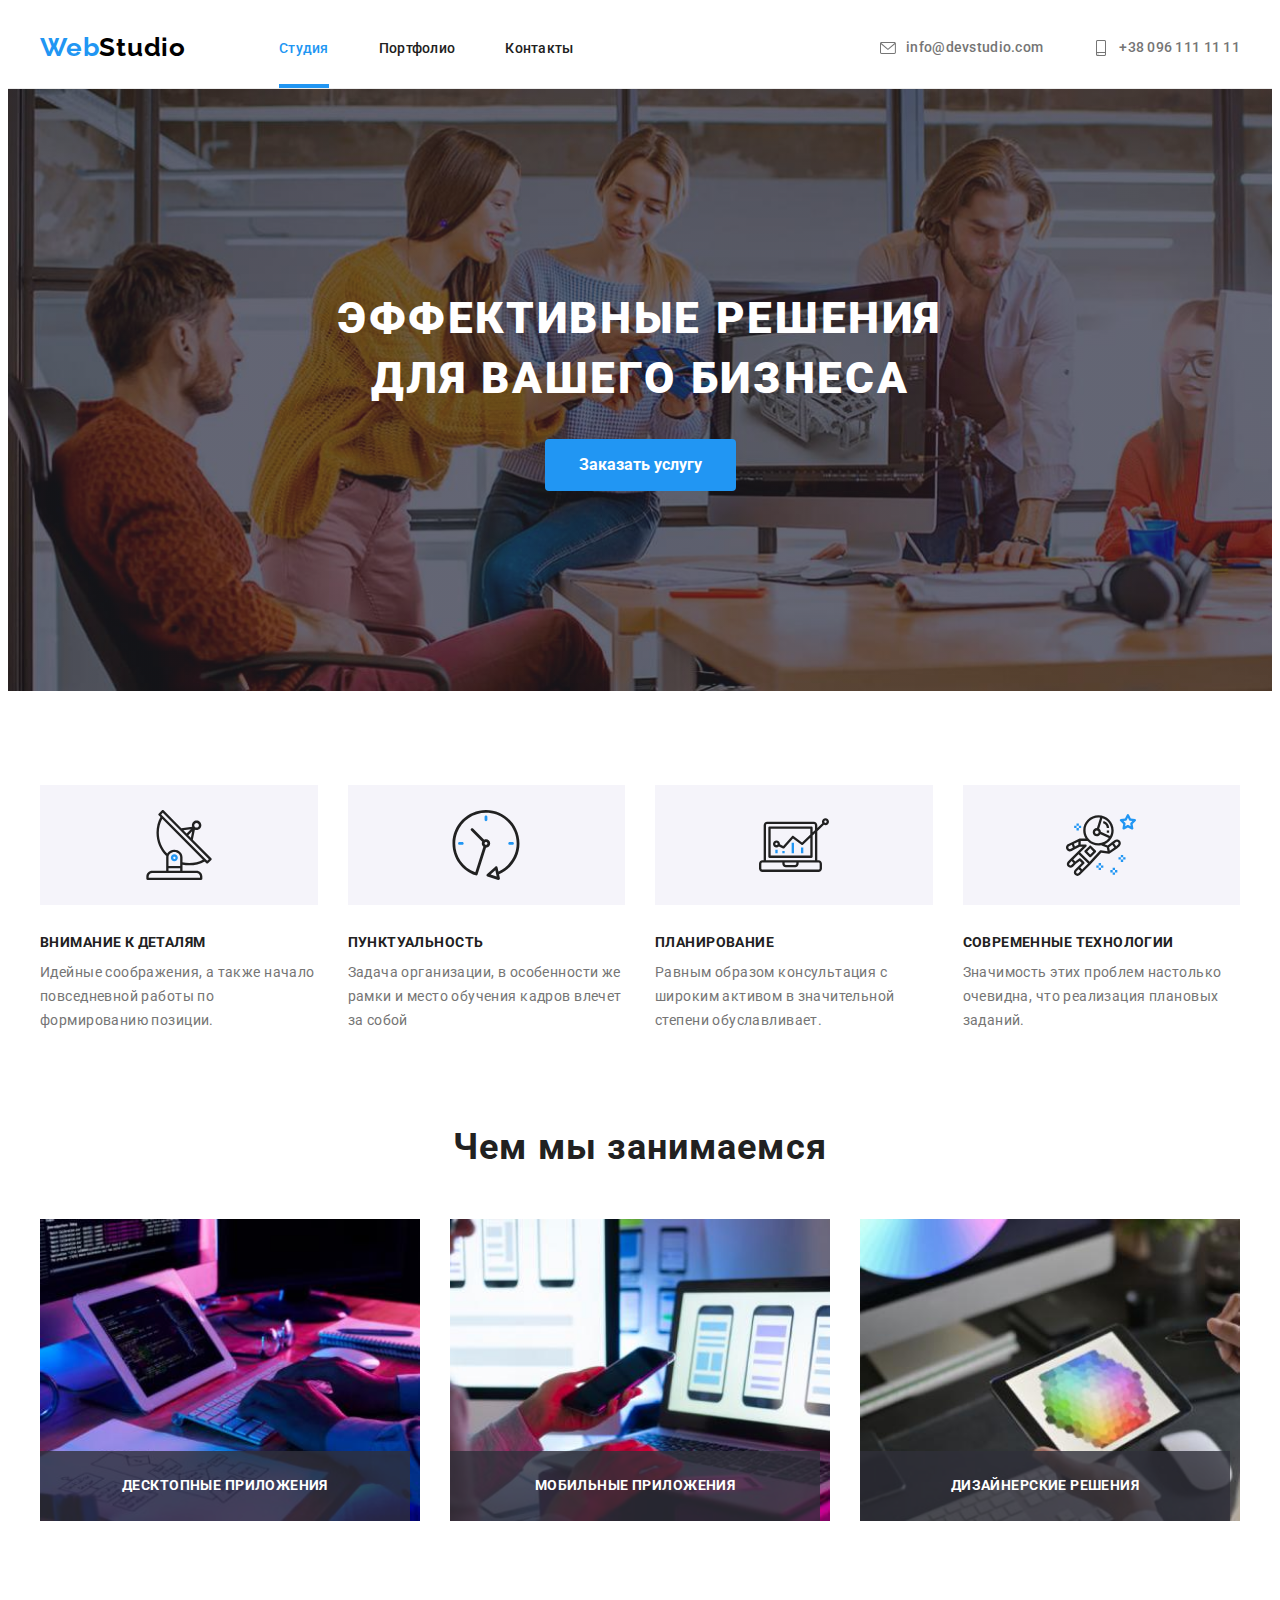
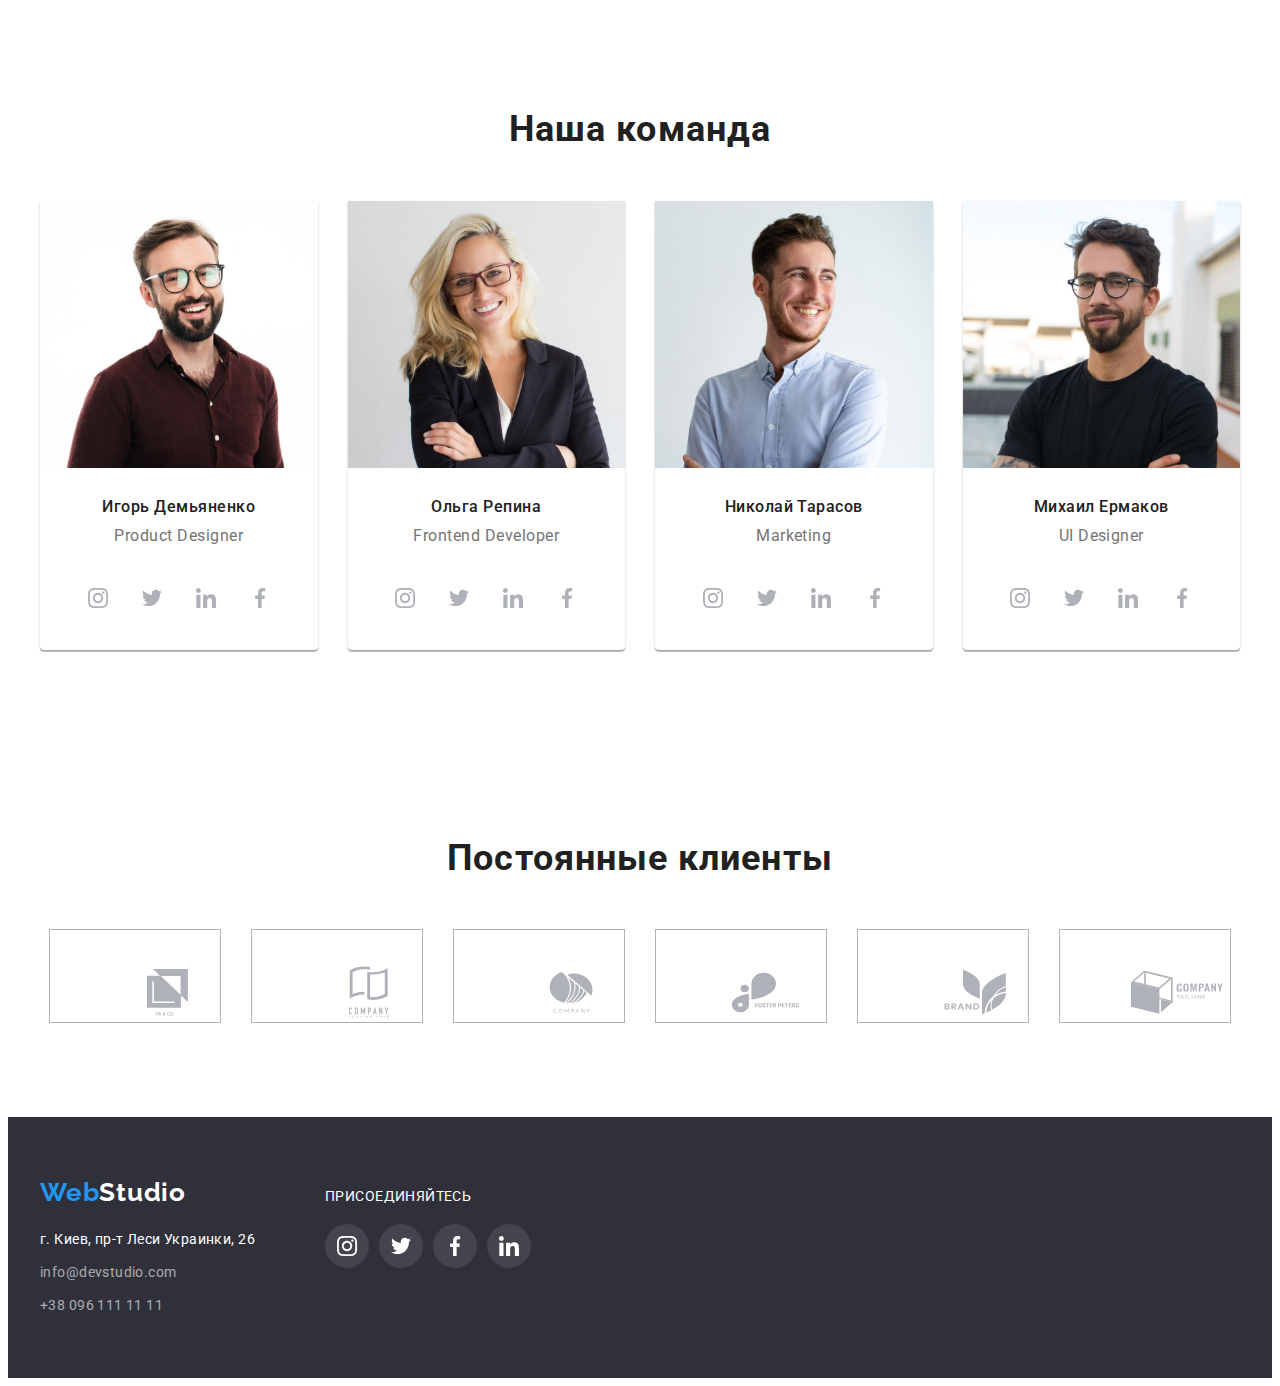
==== index.html @ d287a519 "clone" ====
<!DOCTYPE html>
<html lang="ru">
<head>
    <meta charset="UTF-8">
    <meta http-equiv="X-UA-Compatible" content="IE=edge">
    <meta name="viewport" content="width=device-width, initial-scale=1.0">
    <title>Студия</title>
    <link rel="preconnect" href="https://fonts.googleapis.com">
    <link rel="preconnect" href="https://fonts.gstatic.com" crossorigin>
    <link href="https://fonts.googleapis.com/css2?family=Raleway:wght@700&family=Roboto:wght@400;500;900&display=swap" rel="stylesheet">
    <link rel="stylesheet" href="https://cdnjs.cloudflare.com/ajax/libs/modern-normalize/1.1.0/modern-normalize.min.css" integrity="sha512-wpPYUAdjBVSE4KJnH1VR1HeZfpl1ub8YT/NKx4PuQ5NmX2tKuGu6U/JRp5y+Y8XG2tV+wKQpNHVUX03MfMFn9Q==" crossorigin="anonymous" referrerpolicy="no-referrer" />
    <link rel="stylesheet" href="./css/styles.css">
</head>
    <body>
        <header class="studio-header">
            <div class="container header-container">
            <a class="studio-logo nounderline logocolor" href="./index.html">Web<span class="logo-nav">Studio</span></a>
            <nav class="nav-panel">
                <ul class="nav-list nodots">
                <li class="nav-list-item"><a class="nav-panel-link nounderline current" href="./index.html">Студия</a></li>
                <li class="nav-list-item"><a class="nav-panel-link nounderline " href="./portfolio.html">Портфолио</a></li>
                <li class="nav-list-item"><a class="nav-panel-link nounderline" href="./">Контакты</a></li>
                </ul>
            </nav>
                <ul class="header-contacts nodots">
                <li class="header-contacts-item">
                    <a class="nav-panel-contacts nounderline" href="mailto:info@devstudio.com">
                        <svg class="mail-icon" width="16" height="16">
                            <use href="./images/icons.svg#icon-mailico">
                            </use>
                        </svg>
                    info@devstudio.com
                    </a>
                </li>
                <li class="header-contacts-item">
                    <a class="nav-panel-contacts nounderline" href="tel:+380961111111">
                        <svg class="tel-icon" width="16" height="16">
                            <use href="./images/icons.svg#icon-telico">
                            </use>
                        </svg>
                    +38 096 111 11 11</a></li>
                </ul>
            </div>
            </header>
        <main>
            <!--Banner-->
            <section class="hero-section">
                <div class="container hero-container">
                <h1 class="hero-header">Эффективные решения для вашего бизнеса</h1>
                <button class="hero-btn" type="button" data-modal-open>Заказать услугу</button>
                </div>
            </section>
            <!--Pros-->
            <section class="pros-section">
                <div class="container pros-container">
                <h2 class="stealth">Почему стоит обратить на нас внимание?</h2>
                <ul class="pros-list nodots">
                    <li class="pros-list-item">
                        <div class="pros-svg">
                            <svg class="antenna-icon" width="70" height="70">
                                <use href="./images/icons.svg#icon-antenna">
                                </use>
                            </svg>
                        </div>
                        <div>
                        <h3 class="pros-header">Внимание к деталям</h3>
                        <p class="pros-description">Идейные соображения, а также начало повседневной работы по формированию позиции.</p>
                        </div>
                    </li>
                    <li class="pros-list-item">
                        <div class="pros-svg">
                            <svg class="clock-icon" width="70" height="70">
                                <use href="./images/icons.svg#icon-clock">
                                </use>
                            </svg>
                        </div>
                        <div>
                        <h3 class="pros-header">Пунктуальность</h3>
                        <p class="pros-description">Задача организации, в особенности же рамки и место обучения кадров влечет за собой</p>
                        </div>
                    </li>
                    <li class="pros-list-item">
                        <div class="pros-svg">
                            <svg class="diagram-icon" width="70" height="70">
                                <use href="./images/icons.svg#icon-diagram">
                                </use>
                            </svg>
                        </div>
                        <div>
                        <h3 class="pros-header">Планирование</h3>
                        <p class="pros-description">Равным образом консультация с широким активом в значительной степени обуславливает.</p>
                        </div>
                    </li>
                    <li class="pros-list-item">
                        <div class="pros-svg">
                            <svg class="astronaut-icon" width="70" height="70">
                                <use href="./images/icons.svg#icon-astronaut">
                                </use>
                            </svg>
                        </div>
                        <div>
                        <h3 class="pros-header">Современные технологии</h3>
                        <p class="pros-description">Значимость этих проблем настолько очевидна, что реализация плановых заданий.</p>
                        </div>
                    </li>
                </ul>
                </div>
            </section>
            <!--Examples-->
            <section class="examples-section">
                <div class="container examples-container">
                <h2 class="examples-header">Чем мы занимаемся</h2>
                <ul class="examples-list nodots">
                    <li class="examples-list-item">
                        <div class="examples-thumb"><img src="./images/ExampleOne.jpg" alt="Проектирование" width="370"></div>
                        <div class="examples-thumb-text"><h3 class="examples-text">Десктопные приложения</h3></div>
                    </li>
                    <li class="examples-list-item">
                        <div class="examples-thumb"><img src="./images/ExampleTwo.jpg" alt="Моделирование" width="370"></div>
                        <div class="examples-thumb-text"><h3 class="examples-text">Мобильные приложения</h3></div>
                    </li>
                    <li class="examples-list-item">
                        <div class="examples-thumb"><img src="./images/ExampleThree.jpg" alt="Цветовая гамма" width="370"></div>
                        <div class="examples-thumb-text"><h3 class="examples-text">Дизайнерские решения</h3></div>
                    </li>               
                    </ul>
                </div>
                </section>
            <!--Team--> 
            <section class="team-section">
                <div class="container team-container">
                <h2 class="team-header">Наша команда</h2>
                <ul class="team-list nodots">
                    <li class="team-list-item">                       
                        <div class="card-thumb"><img src="./images/Igor.jpg" alt="Игорь Демьяненко" width="270"></div>
                        <div class="team-list-photo">
                        <h3 class="team-list-header">Игорь Демьяненко</h3>
                        <p class="team-list-p" lang="en">Product Designer</p>
                        <ul class="media-list team-media nodots">
                            <li class="media-item">
                                <a href="" class="media-link">                                
                                <svg class="media-icon" width="20" height="20">
                                    <use href="./images/icons.svg#icon-instagram">
                                    </use>
                                </svg>
                                </a>
                            </li>
                            <li class="media-item">
                                <a href="" class="media-link">                                
                                <svg class="media-icon" width="20" height="20">
                                    <use href="./images/icons.svg#icon-twitter">
                                    </use>
                                </svg>
                                </a>
                            </li>
                            <li class="media-item">
                                <a href="" class="media-link">                                
                                <svg class="media-icon" width="20" height="20">
                                    <use href="./images/icons.svg#icon-linkedin">

                                    </use>
                                </svg>
                                </a>
                            </li>
                            <li class="media-item">
                                <a href="" class="media-link">                                
                                <svg class="media-icon" width="20" height="20">
                                    <use href="./images/icons.svg#icon-facebook">

                                    </use>
                                </svg>
                                </a>
                            </li>
                        </ul>
                        </div>
                    </li>
                    <li class="team-list-item">                     
                        <div class="card-thumb"><img src="./images/Olha.jpg" alt="Ольга Репина" width="270"></div>
                        <div class="team-list-photo">
                        <h3 class="team-list-header">Ольга Репина</h3>
                        <p class="team-list-p" lang="en">Frontend Developer</p>
                        <ul class="media-list team-media nodots">
                            <li class="media-item">
                                <a href="" class="media-link">                                
                                <svg class="media-icon" width="20" height="20">
                                    <use href="./images/icons.svg#icon-instagram">
                                    </use>
                                </svg>
                                </a>
                            </li>
                            <li class="media-item">
                                <a href="" class="media-link">                                
                                <svg class="media-icon" width="20" height="20">
                                    <use href="./images/icons.svg#icon-twitter">
                                    </use>
                                </svg>
                                </a>
                            </li>
                            <li class="media-item">
                                <a href="" class="media-link">                                
                                <svg class="media-icon" width="20" height="20">
                                    <use href="./images/icons.svg#icon-linkedin">

                                    </use>
                                </svg>
                                </a>
                            </li>
                            <li class="media-item">
                                <a href="" class="media-link">                                
                                <svg class="media-icon" width="20" height="20">
                                    <use href="./images/icons.svg#icon-facebook">

                                    </use>
                                </svg>
                                </a>
                            </li>
                        </ul>
                        </div>
                    </li>
                    <li class="team-list-item">                      
                        <div class="card-thumb"><img src="./images/Niko.jpg" alt="Николай Тарасов" width="270"></div>
                        <div class="team-list-photo">
                        <h3 class="team-list-header">Николай Тарасов</h3>
                        <p class="team-list-p" lang="en">Marketing</p>
                        <ul class="media-list team-media nodots">
                            <li class="media-item">
                                <a href="" class="media-link">                                
                                <svg class="media-icon" width="20" height="20">
                                    <use href="./images/icons.svg#icon-instagram">
                                    </use>
                                </svg>
                                </a>
                            </li>
                            <li class="media-item">
                                <a href="" class="media-link">                                
                                <svg class="media-icon" width="20" height="20">
                                    <use href="./images/icons.svg#icon-twitter">
                                    </use>
                                </svg>
                                </a>
                            </li>
                            <li class="media-item">
                                <a href="" class="media-link">                                
                                <svg class="media-icon" width="20" height="20">
                                    <use href="./images/icons.svg#icon-linkedin">
                                    </use>
                                </svg>
                                </a>
                            </li>
                            <li class="media-item">
                                <a href="" class="media-link">                                
                                <svg class="media-icon" width="20" height="20">
                                    <use href="./images/icons.svg#icon-facebook">
                                    </use>
                                </svg>
                                </a>
                            </li>
                        </ul>
                        </div>
                    </li>
                    <li class="team-list-item">                     
                        <div class="card-thumb"><img src="./images/Miho.jpg" alt="Михаил Ермаков" width="270"></div>
                        <div class="team-list-photo">
                        <h3 class="team-list-header">Михаил Ермаков</h3>
                        <p class="team-list-p" lang="en">UI Designer</p>
                        <ul class="media-list team-media nodots">
                            <li class="media-item">
                                <a href="" class="media-link">                                
                                <svg class="media-icon" width="20" height="20">
                                    <use href="./images/icons.svg#icon-instagram">
                                    </use>
                                </svg>
                                </a>
                            </li>
                            <li class="media-item">
                                <a href="" class="media-link">                                
                                <svg class="media-icon" width="20" height="20">
                                    <use href="./images/icons.svg#icon-twitter">
                                    </use>
                                </svg>
                                </a>
                            </li>
                            <li class="media-item">
                                <a href="" class="media-link">                                
                                <svg class="media-icon" width="20" height="20">
                                    <use href="./images/icons.svg#icon-linkedin">

                                    </use>
                                </svg>
                                </a>
                            </li>
                            <li class="media-item">
                                <a href="" class="media-link">                                
                                <svg class="media-icon" width="20" height="20">
                                    <use href="./images/icons.svg#icon-facebook">

                                    </use>
                                </svg>
                                </a>
                            </li>
                        </ul>
                        </div>
                    </li>
                </ul>
                </div>
            </section>
            <!--Clients-->
            <section>
                <div class="container clients-container">
                    <h2 class="team-header">Постоянные клиенты</h2>
                    <ul class="clients-list nodots">
                        <li class="clients-item">
                            <a href="" class="clients-link">
                            <svg class="clients-icon" width="41" height="47">
                                <use href="./images/icons.svg#icon-yacomp">    
                                </use>
                            </svg>
                            </a>
                        </li>

                        <li class="clients-item">
                            <a href="" class="clients-link">
                            <svg class="clients-icon" width="40" height="52">
                                <use href="./images/icons.svg#icon-taglinecomp">    
                                </use>
                            </svg>
                            </a>
                        </li>

                        <li class="clients-item">
                            <a href="" class="clients-link">
                            <svg class="clients-icon" width="44" height="42">
                                <use href="./images/icons.svg#icon-ellipsecomp">    
                                </use>
                            </svg>
                            </a>
                        </li>

                        <li class="clients-item">
                            <a href="" class="clients-link">
                            <svg class="clients-icon" width="85" height="41">
                                <use href="./images/icons.svg#icon-fosterpeterscomp">    
                                </use>
                            </svg>
                            </a>
                        </li>

                        <li class="clients-item">
                            <a href="" class="clients-link">
                            <svg class="clients-icon" width="63" height="46">
                                <use href="./images/icons.svg#icon-brandcomp">    
                                </use>
                            </svg>
                            </a>
                        </li>

                        <li class="clients-item">
                            <a href="" class="clients-link">
                            <svg class="clients-icon" width="94" height="44">
                                <use href="./images/icons.svg#icon-companycomp">    
                                </use>
                            </svg>
                            </a>
                        </li>
                    </ul>
                </div>
            </section>
        </main>
        <footer class="studio-footer">
            <div class="container footer-container">
                <div class="logo-adress-footer">
                <div class="logo-customization">
                <a class="studio-logo-footer nounderline logocolor" href="./index.html">Web<span class="logo-footer">Studio</span></a>
                </div>
                <address class="footer-address">
                    <p class="footer-location">г. Киев, пр-т Леси Украинки, 26</p>
                    <ul class="adress-list nodots">
                    <li class="contacts-item"><a class="footer-contacts nounderline" href="mailto:info@devstudio.com">info@devstudio.com</a></li>
                    <li class="contacts-item"><a class="footer-contacts nounderline" href="tel:+380961111111">+38 096 111 11 11</a></li>
                    </ul>
                </address>
                </div>
                <div class="social-media-footer">
                    <p class="footer-media-text">Присоединяйтесь</p>
                    <ul class="footer-media-list nodots">
                        <li class="footer-media-item">
                            <a href="" class="footer-media-link">
                            <svg class="footer-media-icon" width="20" height="20">
                                <use href="./images/icons.svg#icon-instagram">
                                </use>
                            </svg>
                            </a>
                        </li>
        
                        <li class="footer-media-item">
                            <a href="" class="footer-media-link">
                            <svg class="footer-media-icon" width="20" height="20">
                                <use href="./images/icons.svg#icon-twitter">
                                </use>
                            </svg>
                            </a>
                        </li>
        
                        <li class="footer-media-item">
                            <a href="" class="footer-media-link">
                            <svg class="footer-media-icon" width="20" height="20">
                                <use href="./images/icons.svg#icon-facebook">
                                </use>
                            </svg>
                            </a>
                        </li>
        
                        <li class="footer-media-item">
                            <a href="" class="footer-media-link">
                            <svg class="footer-media-icon" width="20" height="20">
                                <use href="./images/icons.svg#icon-linkedin">
                                </use>
                            </svg>
                            </a>
                        </li>
                    </ul>
                </div>
            </div>
            </footer>
            <div class="backdrop is-hidden" data-modal>
                <div class="modal">
                    <button type="button" class="modal-btn" data-modal-close>
                        <svg class="closebutton-icon" width="18" height="18">
                            <use href="./images/icons.svg#icon-Closebutton">
                            </use>
                        </svg>
                    </button>
                </div>
            </div>
    </body>
    <script src="./js/modal.js"></script>
</html>
---- css/styles.css ----
:root{
    --header-color:#212121;
    --description-color:#757575;
    --major-color: #2196f3;
    --hub-color: #ffffff;
    --button-hover-color:#188CE8;
    --background-filler-color:#2F303A;
    --background-color: #ffffff;
    --icon-color: #AFB1B8;
}

body{
    font-family: "Roboto", sans-serif;
    color: var(--header-color);
    background-color: var(--background-color);
}

p,
h1,
h2,
h3,
h4,
h5,
h6 {
    margin: 0;
}

ul {
    margin: 0;
    padding: 0;
}

img {
    display: block;
    width: 100%;
}

section{
    padding: 94px 0 94px 0;
}

.stealth {
    position: absolute;
    white-space: nowrap;
    width: 1px;
    height: 1px;
    overflow: hidden;
    border: 0;
    padding: 0;
    clip: rect(0 0 0 0);
    clip-path: inset(50%);
    margin: -1px;
}

.nodots{
    list-style: none;
}

.nounderline{
    text-decoration: none;
}

.logocolor{
    color:var(--major-color);
}

.container{
    width: 1200px;
    margin: 0 auto;
    padding: 0 15px 0 15px;
}
/* header */

.studio-header{
    border-bottom: 1px solid #ECECEC;
}

.header-container{
    display: flex;
    align-items: center;
}

.studio-logo{
    font-family: Raleway;
    font-weight: 700;
    font-size: 26px;
    line-height: 1.19;
    letter-spacing: 0.03em;
    padding: 24px 0 25px 0;
    margin-right: 93px;
}

.logo-nav{
    color:#000000;
}

.nav-panel{
    display: flex;
}

.nav-list{
    display: flex;
}

.nav-panel-link {
    font-weight: 500;
    font-size: 14px;
    line-height: 1.14;
    letter-spacing: 0.02em;
    color: var(--header-color);
    transition: color 250ms cubic-bezier(0.4, 0, 0.2, 1);
}

.nav-panel-link:hover,
.nav-panel-link:focus{
    color:var(--major-color);
}

.nav-list-item:not(:last-child){
    margin-right: 50px;
}

.nav-panel-contacts{
    font-weight: 500;
    font-size: 14px;
    line-height: 1.14;
    letter-spacing: 0.02em;
    color: var(--description-color);
    display: flex;
    transition: color 250ms cubic-bezier(0.4, 0, 0.2, 1), fill 250ms cubic-bezier(0.4, 0, 0.2, 1);
}

.mail-icon,
.tel-icon{
    fill: var(--description-color);
    transition: fill 250ms cubic-bezier(0.4, 0, 0.2, 1);
    margin-right: 10px;
}

.nav-panel-contacts:hover,
.nav-panel-contacts:focus{
    color:var(--major-color);
}

.nav-panel-contacts:hover .tel-icon,
.nav-panel-contacts:focus .tel-icon{
    fill:var(--major-color);
}

.nav-panel-contacts:hover .mail-icon,
.nav-panel-contacts:focus .mail-icon{
    fill:var(--major-color);
}


.nav-panel-link.current{
    color:var(--major-color);
    position: relative;
}

.nav-panel-link.current::after{
    content:"";
    display: block;
    position: absolute;
    width: 100%;
    height: 4px;
    background-color: var(--major-color);
    top: 44px;
}

.header-contacts{
    display: flex;
    margin-left: auto;
}

.header-contacts-item{
    display:flex;
}

.header-contacts-item:not(:last-child){
    margin-right: 50px;
}

/* footer */

.footer-container{
    display: flex;
    align-items: baseline;
    padding: 60px 15px;
}

.studio-footer{
    background-color: var(--background-filler-color);
}

.studio-logo-footer{
    font-family: Raleway;
    font-weight: 700;
    font-size: 26px;
    line-height: 1.19;
    letter-spacing: 0.03em;
}

.logo-customization{
    margin-bottom: 20px;
}

.logo-footer{
    color:var(--hub-color);
}

.logo-adress-footer{
    margin-right: 70px;
}


.footer-location{
    font-style: normal;
    font-size: 14px;
    line-height: 1.71;
    letter-spacing: 0.03em;
    color:var(--hub-color);
    margin-bottom: 9px;  
}
.footer-contacts{
    font-style: normal;
    font-size: 14px;
    line-height: 1.71;
    letter-spacing: 0.03em;
    color: rgba(255, 255, 255, 0.6);
}

.contacts-item:not(:last-child){
    margin-bottom: 9px;
}

.footer-media-text{
    font-size: 14px;
    line-height: 16px;
    letter-spacing: 0.03em;
    text-transform: uppercase;
    color: var(--background-color);
    margin-bottom: 20px;
}

.footer-media-list{
    display: flex;
    align-items: center;
    justify-content: center;
}

.footer-media-item{
    width: 44px;
    height: 44px;
}

.footer-media-item:not(:last-child){
    margin-right: 10px;
}

.footer-media-link{
    width: 100%;
    height: 100%;
    display:flex;
    border-radius: 50%;
    align-items: center;
    justify-content: center;
    background-color: #43444D;
    transition: background-color 250ms cubic-bezier(0.4, 0, 0.2, 1);
}

.footer-media-link:hover,
.footer-media-link:focus{
    background-color: var(--major-color);
}

.footer-media-icon{
    fill: var(--background-color);
}

.footer-media-link:hover .footer-media-icon,
.footer-media-link:focus .footer-media-icon{
    fill: var(--background-color);
}
    /* index hero */
.hero-container{
    text-align: center;
}
.hero-section{
    max-width: 1600px;
    background-color: var(--background-filler-color);
    background-image: linear-gradient(rgba(47, 48, 58, 0.4), rgba(47, 48, 58, 0.4)), url(../images/hero-banner.jpg);
    background-repeat: no-repeat;
    background-size: cover;
    padding-top: 200px;
    padding-bottom: 200px;
    display:block;
    margin-left: auto;
    margin-right: auto;
}
.hero-header{
    font-weight: 900;
    font-size: 44px;
    line-height: 1.36;
    letter-spacing: 0.06em;
    text-transform: uppercase;
    color:var(--hub-color);
    margin: auto;
    margin-bottom: 30px;
    width: 696px;
}
.hero-btn{
    font-family: inherit;
    font-weight: 700;
    font-size: 16px;
    line-height: 1.8;
    color:var(--hub-color);
    background-color: var(--major-color);
    cursor: pointer;
    padding: 10px 32px 10px 32px;
    border-radius: 4px;
    border-color: transparent;
}
.hero-btn:hover,
.hero-btn:focus{
    background-color:var(--button-hover-color);
}

/* index pros */

.pros-list{
    display: flex;
    flex-wrap: wrap;
    margin-left: -30px;
    margin-top: -30px;
}

.pros-list-item{
    flex-basis: calc(100%/4 - 30px);
    margin-left: 30px;
    margin-top: 30px;
}

.pros-svg{
    display: flex;
    justify-content: center;
    align-items: center;
    margin-bottom: 30px;
    padding: 25px 100px 25px 100px;
    background-color: #F5F4FA;
}

.pros-section{
padding-bottom: 0;
}

.pros-header{
    font-weight: 700;
    font-size: 14px;
    line-height: 1.14;
    letter-spacing: 0.03em;
    text-transform: uppercase;
    margin-bottom: 10px;
}

.pros-description{
    font-size: 14px;
    line-height: 1.71;
    letter-spacing: 0.03em;
    color:var(--description-color);
}

/*index examples*/

.examples-list{
    display: flex;
    margin-left: -30px;
    margin-top: -30px;
}
.examples-list-item{
    flex-basis: calc(100%/3 - 30px);
    margin-left: 30px;
    margin-top: 30px;
    position: relative;
}

.examples-header{
    font-weight: 700;
    font-size: 36px;
    line-height: 1.16;
    text-align: center;
    letter-spacing: 0.03em;
    margin-bottom: 50px;
}

.examples-thumb{
    position: relative;
}

.examples-thumb-text{
    width: 370px;
    height: 70px;
    background: rgba(47, 48, 58, 0.8);
    display: flex;
    justify-content: center;
    align-items: center;
    position: absolute;
    bottom: 0px;
}

.examples-text{
    font-weight: 700;
    font-size: 14px;
    line-height: 1.71;
    text-align: center;
    letter-spacing: 0.03em;
    text-transform: uppercase;
    color: var(--background-color);
}

/*index team*/

.team-list{
    display: flex;
    flex-wrap: wrap;
    margin-left: -30px;
    margin-top: -30px;
}
.team-list-item{
    flex-basis: calc(100%/4 - 30px);
    margin-left: 30px;
    margin-top: 30px;
    box-shadow: 0px 1px 3px rgba(0, 0, 0, 0.12), 0px 1px 1px rgba(0, 0, 0, 0.14), 0px 2px 1px rgba(0, 0, 0, 0.2);
    border-radius: 0px 0px 4px 4px;
    background-color: var(--background-color);
}

.team-list-photo{
    padding-top: 30px;
    padding-bottom: 30px;
    text-align: center;
}

.team-header{
    font-weight: 700;
    font-size: 36px;
    line-height: 1.16;
    text-align: center;
    letter-spacing: 0.03em;
    margin-bottom: 50px;
}

.team-list-header{
    font-weight: 500;
    font-size: 16px;
    line-height: 1.18;
    letter-spacing: 0.03em;
    margin-bottom: 10px;
}

.team-list-p{
    font-size: 16px;
    line-height: 1.18;
    letter-spacing: 0.03em;
    color:var(--description-color);
    margin-bottom: 30px;
}

.media-list{
    display: flex;
    align-items: center;
    justify-content: center;
}
.media-item{
    width: 44px;
    height: 44px;
}

.media-item:not(:last-child){
    margin-right: 10px;
}

.media-link{
    width: 100%;
    height: 100%;
    display: flex;
    border-radius: 50%;
    justify-content: center;
    align-items: center;
    transition:background-color 250ms cubic-bezier(0.4, 0, 0.2, 1);
}

.media-link:hover,
.media-link:focus {
    background-color: var(--major-color)
}

.media-icon{
    fill: var(--icon-color);
    transition: fill 250ms cubic-bezier(0.4, 0, 0.2, 1)
}

.media-link:hover .media-icon, 
.media-link:focus .media-icon{
    fill: var(--background-color);
}

.clients-list{
    display: flex;
    align-items:center;
    justify-content: center;
}
.clients-item{
    width: 170px;
    height: 92px;
    border: solid 1px var(--icon-color);
    transition: border-color 250ms cubic-bezier(0.4, 0, 0.2, 1);
}

.clients-item:hover,
.clients-item:focus{
    border-color: var(--major-color);
}

.clients-item:not(:last-child){
    margin-right: 30px;
}

.clients-link{
    width: 100%;
    height: 100%;
    display: flex;
    justify-content: center;
    align-items: center;
    padding: 16px 32px;
    transition: background-color 250ms cubic-bezier(0.4, 0, 0.2, 1)
}

.clients-link:hover,
.clients-link:focus{
    background-color: var(--background-color);
}

.clients-icon{
    fill: var(--icon-color);
    transition: fill 250ms cubic-bezier(0.4, 0, 0.2, 1)
}

.clients-link:hover .clients-icon,
.clients-link:focus .clients-icon{
    fill: var(--major-color);
}

/* portfolio main */

.filter-btn{
    font-family: inherit;
    text-align: center;
    font-weight: 500;
    font-size: 16px;
    line-height: 1.62;
    letter-spacing: 0.03em;
    background-color: #F5F4FA;
    border-radius: 4px;
    border-color: transparent;
    cursor: pointer;
    padding: 6px 22px 6px 22px;
    transition: background-color 250ms cubic-bezier(0.4, 0, 0.2, 1), color 250ms cubic-bezier(0.4, 0, 0.2, 1), filter 250ms cubic-bezier(0.4, 0, 0.2, 1);
}

.filter-btn:hover,
.filter-btn:focus{
    background-color:var(--major-color);
    color:var(--hub-color);
    box-shadow: 0px 4px 4px rgba(0, 0, 0, 0.25);
}

.filter-btn-list{
    margin-bottom: 50px
}

.project-list-header{
    font-weight: 700;
    font-size: 18px;
    line-height: 2;
    letter-spacing: 0.06em;
    margin-bottom: 4px;
}

.project-list-description{
    font-size: 16px;
    line-height: 1.87;
    letter-spacing: 0.03em;
    color:var(--description-color);
}

.filter-btn-list{
    display: flex;
    justify-content: center;
}

.button-customization:not(:last-child){
    margin-right: 8px;
}

.project-list{
    display: flex;
    flex-wrap: wrap;
    margin-top: -30px;
    margin-left: -30px;
}

.project-list-item{
    flex-basis: calc(100%/3 - 30px);
    margin-left: 30px;
    margin-top: 30px;
    background: #FFFFFF;
    transition: box-shadow 250ms cubic-bezier(0.4, 0, 0.2, 1);
}

.project-list-item:hover,
.project-list-item:focus{
    box-shadow: 0px 1px 1px rgba(0, 0, 0, 0.12), 0px 4px 4px rgba(0, 0, 0, 0.06), 1px 4px 6px rgba(0, 0, 0, 0.16);
    cursor: pointer;
}

.project-list-link,
.project-list-link:visited{
    text-decoration:none;
    color:inherit;
}

.pic-description{
    padding: 20px 24px;
    border-right: 1px solid #EEEEEE;
    border-left: 1px solid #EEEEEE;
    border-bottom: 1px solid #EEEEEE;
}


.pic-thumb{
    position: relative;
    overflow: hidden;
}

.pic-thumb-text{
    position: absolute;
    top: 0;
    left: 0;
    color: var(--hub-color);
    background-color: rgba(33, 150, 243, 0.9);
    height: 100%;
    line-height: 1.56;
    font-size: 18px;
    padding: 63px 24px;
    transform: translateY(100%);
    transition: transform 300ms cubic-bezier(0.4, 0, 0.2, 1);
}

.project-list-item:hover .pic-thumb-text{
    transform: translate(0);
}

.backdrop{
    width: 100vw;
    height: 100vh;
    background: rgba(0, 0, 0, 0.2);
    position: fixed;
    top: 0;
    transition: opacity 500ms cubic-bezier(0.4, 0, 0.2, 1), visibility 500ms cubic-bezier(0.4, 0, 0.2, 1);
}

.backdrop.is-hidden .modal{
    transform: rotate(270deg) scale(5);
    transition: transform 1500ms cubic-bezier(0.4, 0, 0.2, 1);
}

.modal{
    position: absolute;
    width: 528px;
    height: 521px;
    background-color:var(--hub-color);
    top: 50%;
    left: 50%;
    transform: translate(-50%, -50%) rotate(0deg);
    transition: transform 1500ms cubic-bezier(0.4, 0, 0.2, 1);
}

.modal-btn{
    border: 1px solid #999999;
    background-color: transparent;
    width: 30px;
    height: 30px;
    border-radius: 50%;
    position: absolute;
    top: 10px;
    right: 10px;
    display: flex;
    align-items: center;
    justify-content: center;
}

.backdrop.is-hidden{
    visibility: hidden;
    opacity: 0;
    pointer-events: none;
}
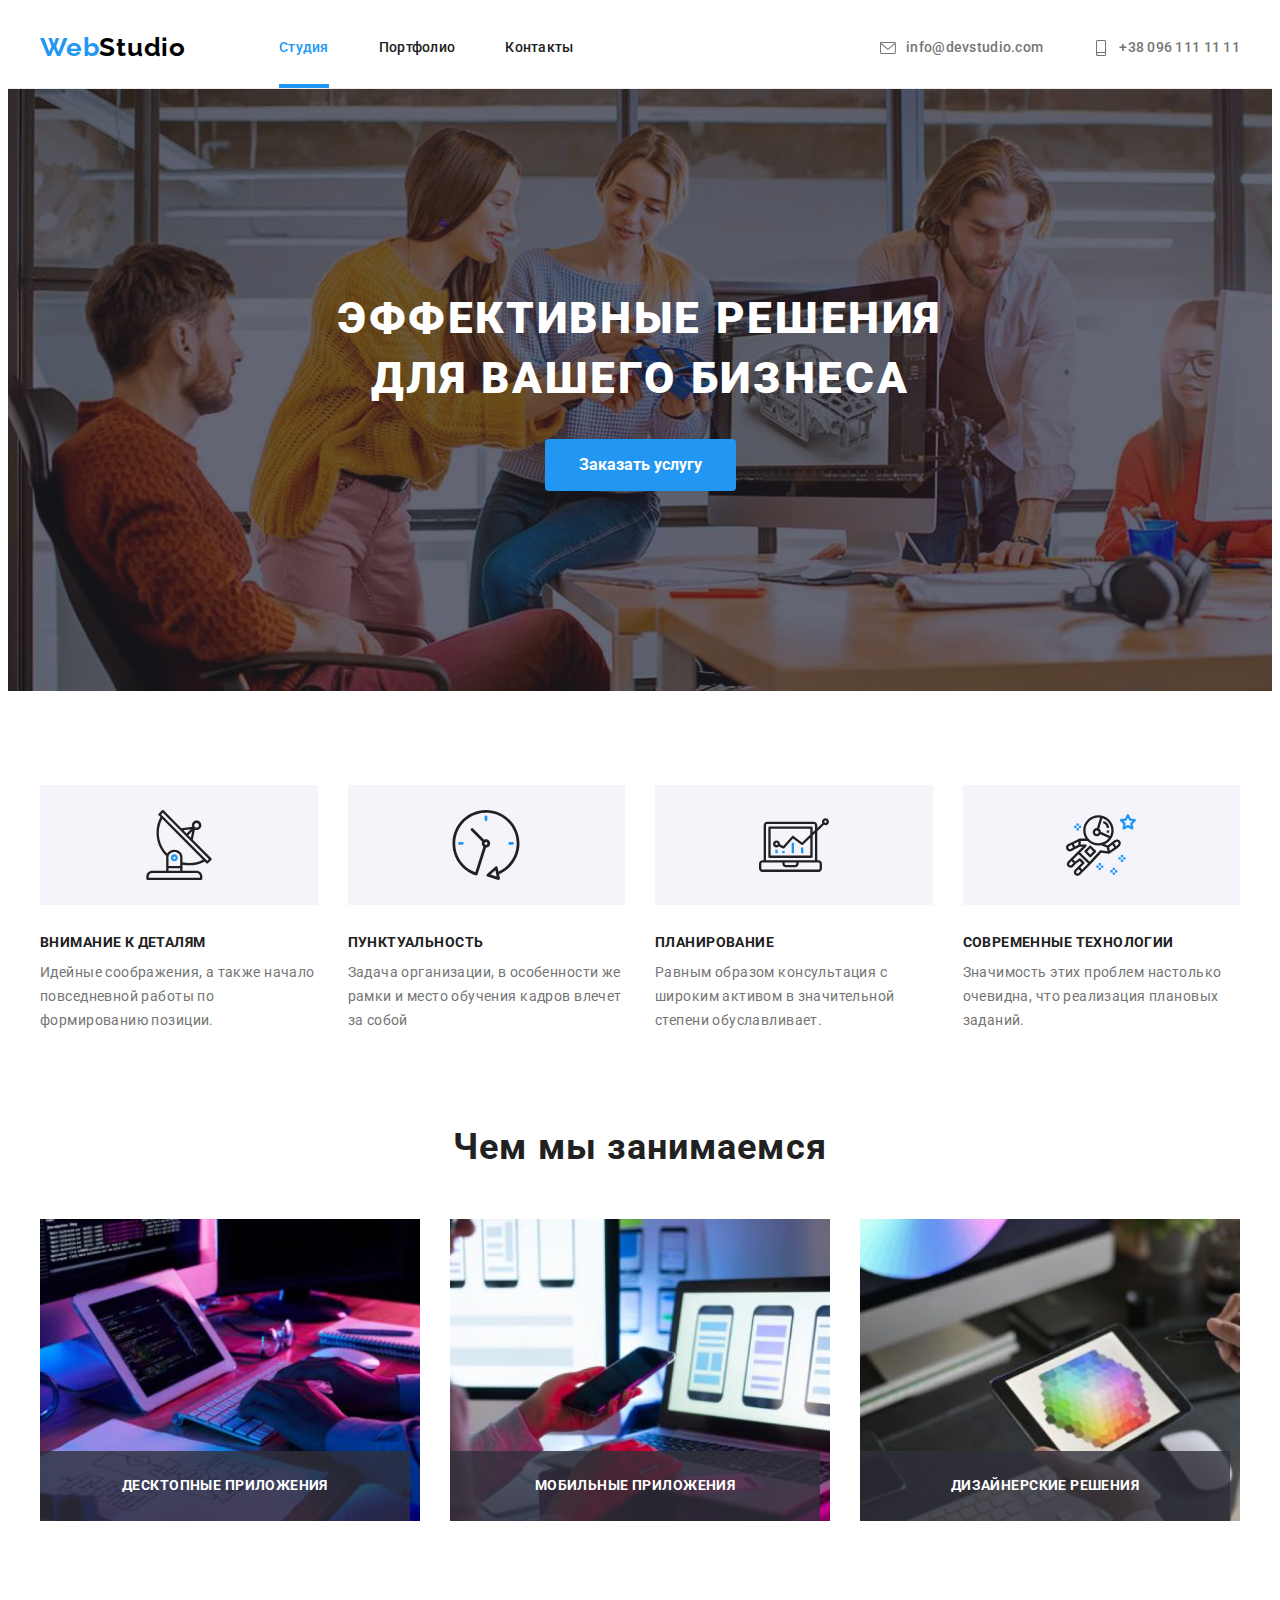
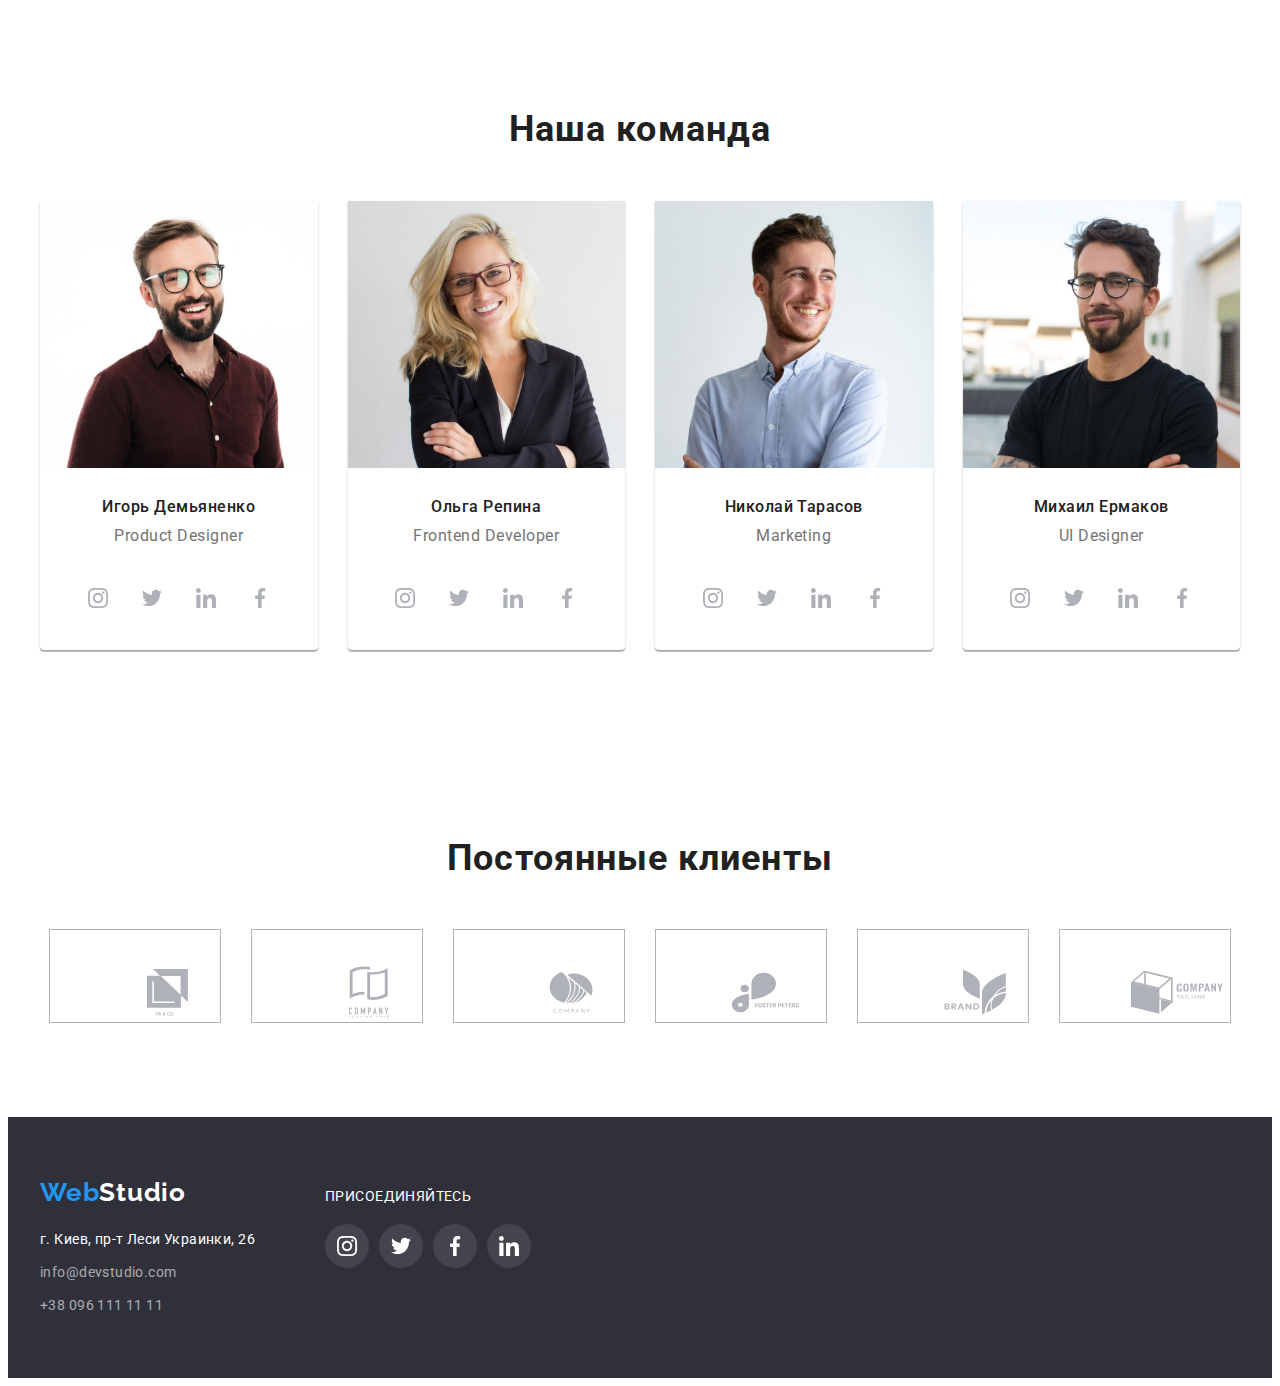
==== commit 718b656e: "testing" ====
--- a/index.html
+++ b/index.html
@@ -430,6 +430,75 @@
                             </use>
                         </svg>
                     </button>
+
+                    <form action="#" class="modal-form">
+                        <p class="modal-header">Оставьте свои данные, мы вам перезвоним</p>
+                        
+                        <label class="modal-field">Имя 
+                            <span class="modal-wrapper">
+                            <input
+                            type="text"
+                            class="modal-input"
+                            name="user-name"
+                            minlength="3"
+                            pattern="[az-A-Zа-яёА-ЯЁ]+"
+                            title="Имя должно содержать символы кириллицы или латиницы. Например: Кирилл или Kirill" required/>
+                            <svg class="name-form-icon modal-icon" width="20" height="20">
+                                <use href="./images/icons.svg#icon-nameicon">
+                                </use>
+                            </svg>
+                            </span>
+                        </label>
+
+                        <label class="modal-field">Телефон
+                            <span class="modal-wrapper">
+                                <input type="tel"
+                                class="modal-input"
+                                name="user-tel"
+                                title="0990009900"
+                                pattern="[0-9]{3}-[0-9]{3}-[0-9]{2}-[0-9]{2}" required/>
+                                <svg class="tel-form-icon modal-icon" width="20" height="20">
+                                    <use href="./images/icons.svg#icon-telicon">
+                                    </use>
+                                </svg>
+
+                            </span>
+                        </label>
+
+                        <label class="modal-field">Почта
+                            <span class="modal-wrapper">
+                                <input type="mail"
+                                class="modal-input"
+                                name="user-mail"
+                                title="test@gmail.com"
+                                pattern="[a-z0-9._%+-]+@[a-z0-9.-]+\.[a-z]{2,4}$" required/>
+                                <svg class="mail-form-icon modal-icon" width="20" height="20">
+                                    <use href="./images/icons.svg#icon-mailicon">
+                                    </use>
+                                </svg>
+
+                            </span>
+                        </label>
+
+                        <label class="modal-field">Комментарии
+                            <textarea
+                            class="modal-message"
+                            name="user-message"
+                            placeholder="Введите текст"
+                            ></textarea>
+                        </label>
+
+                        <input
+                        type="checkbox"
+                        id="policy"
+                        class="modal-checkbox stealth"/>
+
+                        <label for="policy" class="checkbox-label">
+                            Соглашаюсь с рассылкой и принимаю &nbsp;<a href="#">Условия договора</a>
+                        </label>
+
+                        <button class="modal-button" type="submit">Отправить</button>
+                    </form>
                 </div>
             </div>
     </body>
--- a/css/styles.css
+++ b/css/styles.css
@@ -78,6 +78,7 @@
 .header-container{
     display: flex;
     align-items: center;
+    height: 80px;
 }
 
 .studio-logo{
@@ -96,12 +97,22 @@
 
 .nav-panel{
     display: flex;
+    height: 100%;
 }
 
 .nav-list{
     display: flex;
-}
-
+    align-items: center;
+}
+
+.nav-list-item{
+    height:100%;
+    display:flex;
+    align-items: center;
+}
+.nav-list-item:not(:last-child){
+    margin-right: 50px;
+}
 .nav-panel-link {
     font-weight: 500;
     font-size: 14px;
@@ -109,17 +120,15 @@
     letter-spacing: 0.02em;
     color: var(--header-color);
     transition: color 250ms cubic-bezier(0.4, 0, 0.2, 1);
+    height:100%;
+    display: flex;
+    align-items: center;
 }
 
 .nav-panel-link:hover,
 .nav-panel-link:focus{
     color:var(--major-color);
 }
-
-.nav-list-item:not(:last-child){
-    margin-right: 50px;
-}
-
 .nav-panel-contacts{
     font-weight: 500;
     font-size: 14px;
@@ -165,7 +174,7 @@
     width: 100%;
     height: 4px;
     background-color: var(--major-color);
-    top: 44px;
+    bottom: 0;
 }
 
 .header-contacts{
@@ -684,6 +693,7 @@
     left: 50%;
     transform: translate(-50%, -50%) rotate(0deg);
     transition: transform 1500ms cubic-bezier(0.4, 0, 0.2, 1);
+    padding: 40px;
 }
 
 .modal-btn{
@@ -704,4 +714,109 @@
     visibility: hidden;
     opacity: 0;
     pointer-events: none;
+}
+
+/* Modal form*/
+
+.modal-form{
+    display: flex;
+    flex-direction: column;
+}
+
+.modal-header {
+    font-size: 18px;
+    font-weight: 700;
+    text-align: center;
+    margin-bottom: 40px;
+}
+
+.modal-field {
+    font-size: 14px;
+    font-weight: 400;
+    margin-bottom: 20px;
+}
+
+.modal-wrapper {
+    position: relative;
+    display: block;
+    margin-top: 4px;
+}
+.modal-input {
+    width: 100%;
+    height: 40px;
+    padding-left: 41px;
+    padding-right: 39px;
+    border: 1px solid #2196F3;
+    border-radius: 4px;
+    transition: border-color 250ms linear;
+}
+
+.modal-input:focus {
+    outline: none;
+    border-color: var(--major-color);
+}
+
+.mail-form-icon,
+.tel-form-icon,
+.name-form-icon {
+    display: block;
+    width: 18px;
+    height: 18px;
+    position: absolute;
+    top: 50%;
+    left: 12px;
+    transform: translateY(-50%);
+    transition: transform 250ms linear;
+}
+
+.modal-input:focus + .modal-icon {
+    background-color: var(--major-color);
+}
+
+.modal-message {
+    width: 100%;
+    height: 120px;
+    margin-top: 6px;
+    padding: 12px 16px;
+    border: 1px solid rgba(33, 33, 33, 0.2);
+    border-radius: 4px;
+    resize: none;
+    transition: border-color 250ms linear;
+}
+
+.modal-message::placeholder {
+    text-transform: uppercase;
+    color: rgba(117, 117, 117, 0, 5);
+}
+
+.modal-message:focus {
+    outline: none;
+    border-color: var(--accent-color);
+}
+
+.modal-checkbox {
+    display: flex;
+    align-items: center;
+    justify-content: center;
+    font-size: 12px;
+    margin-bottom: 20px;
+}
+
+.modal-checkbox::before {
+    display: block;
+    content: '';
+    width: 18px;
+    height: 18px;
+    margin-right: 6px;
+    border: 1px solid #303030;
+    cursor: pointer;
+}
+
+.modal-checkbox:checked + .modal-label::before {
+    background-color: var(--accent-color);
+    box-shadow: inset 0 0 0 4px #ffffff;
+}
+
+.modal-checkbox:focus + .modal-label::before {
+    outline: 2px solid tomato;
 }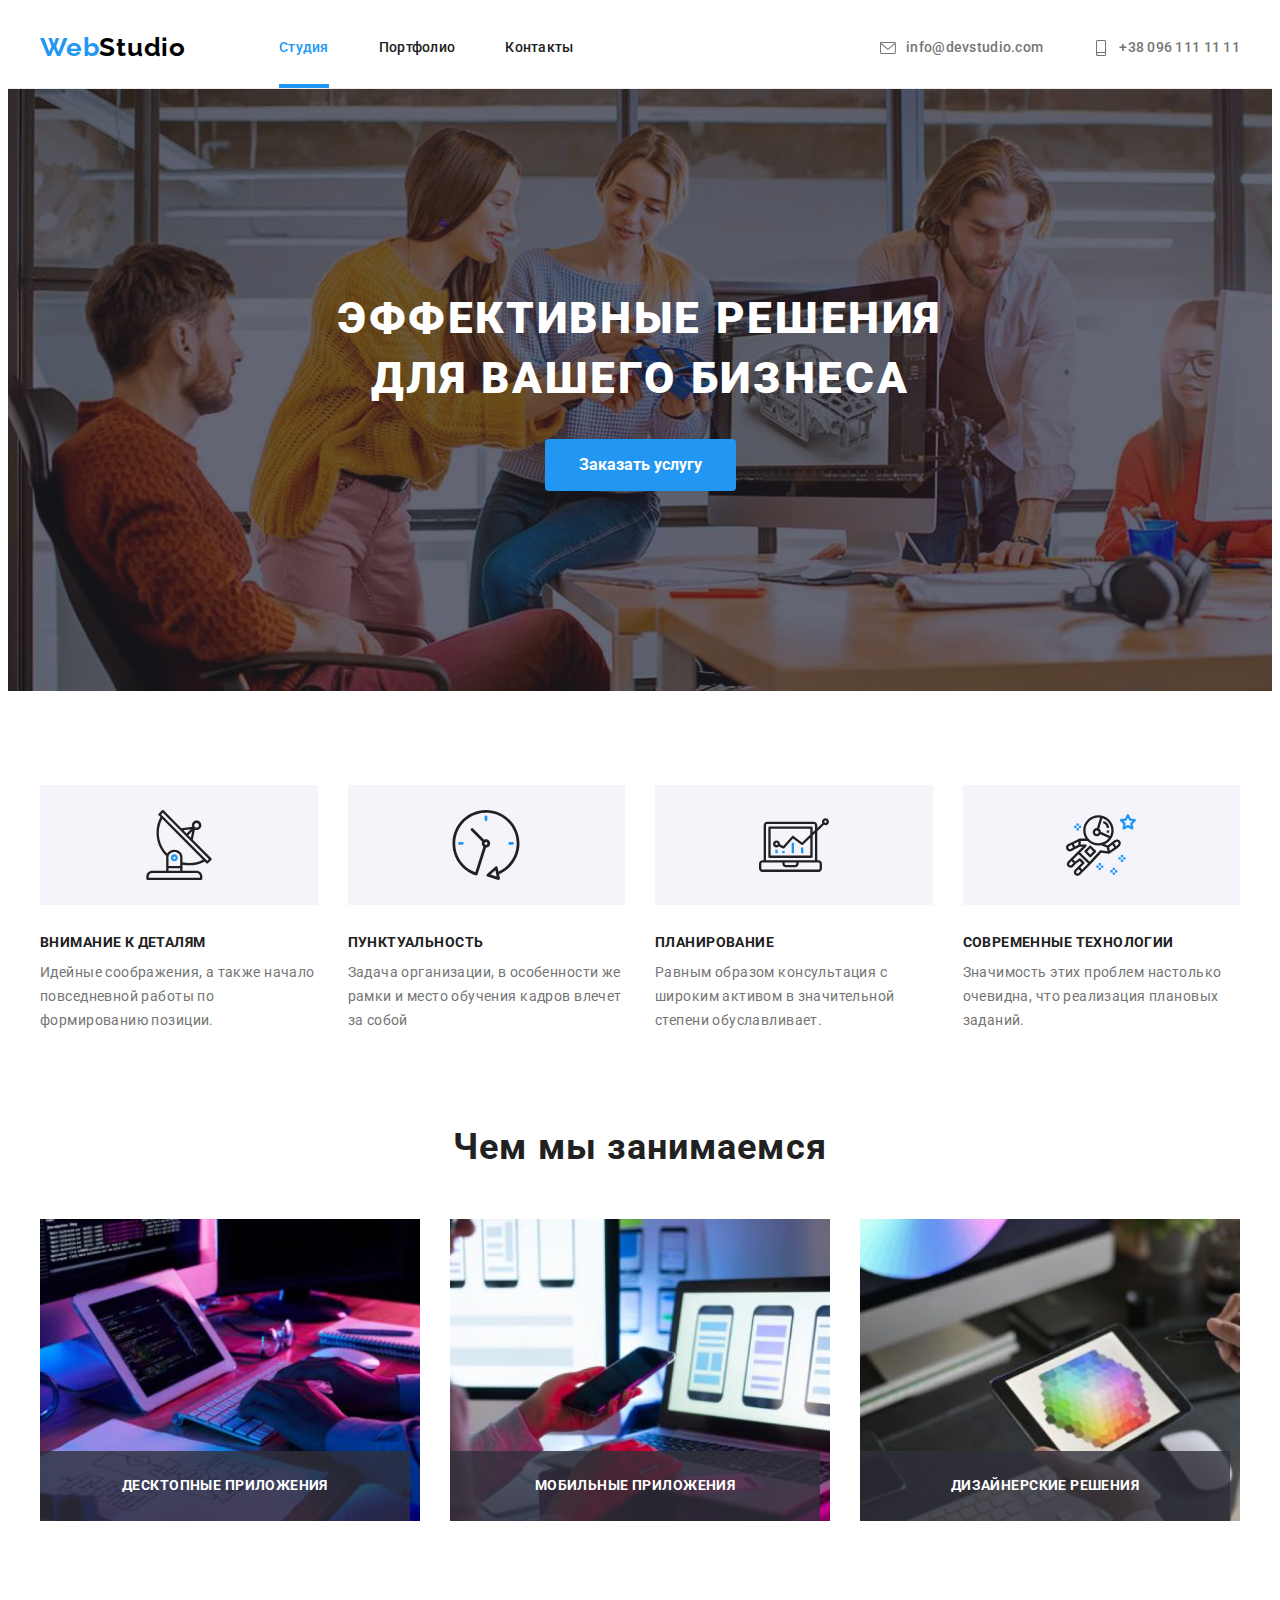
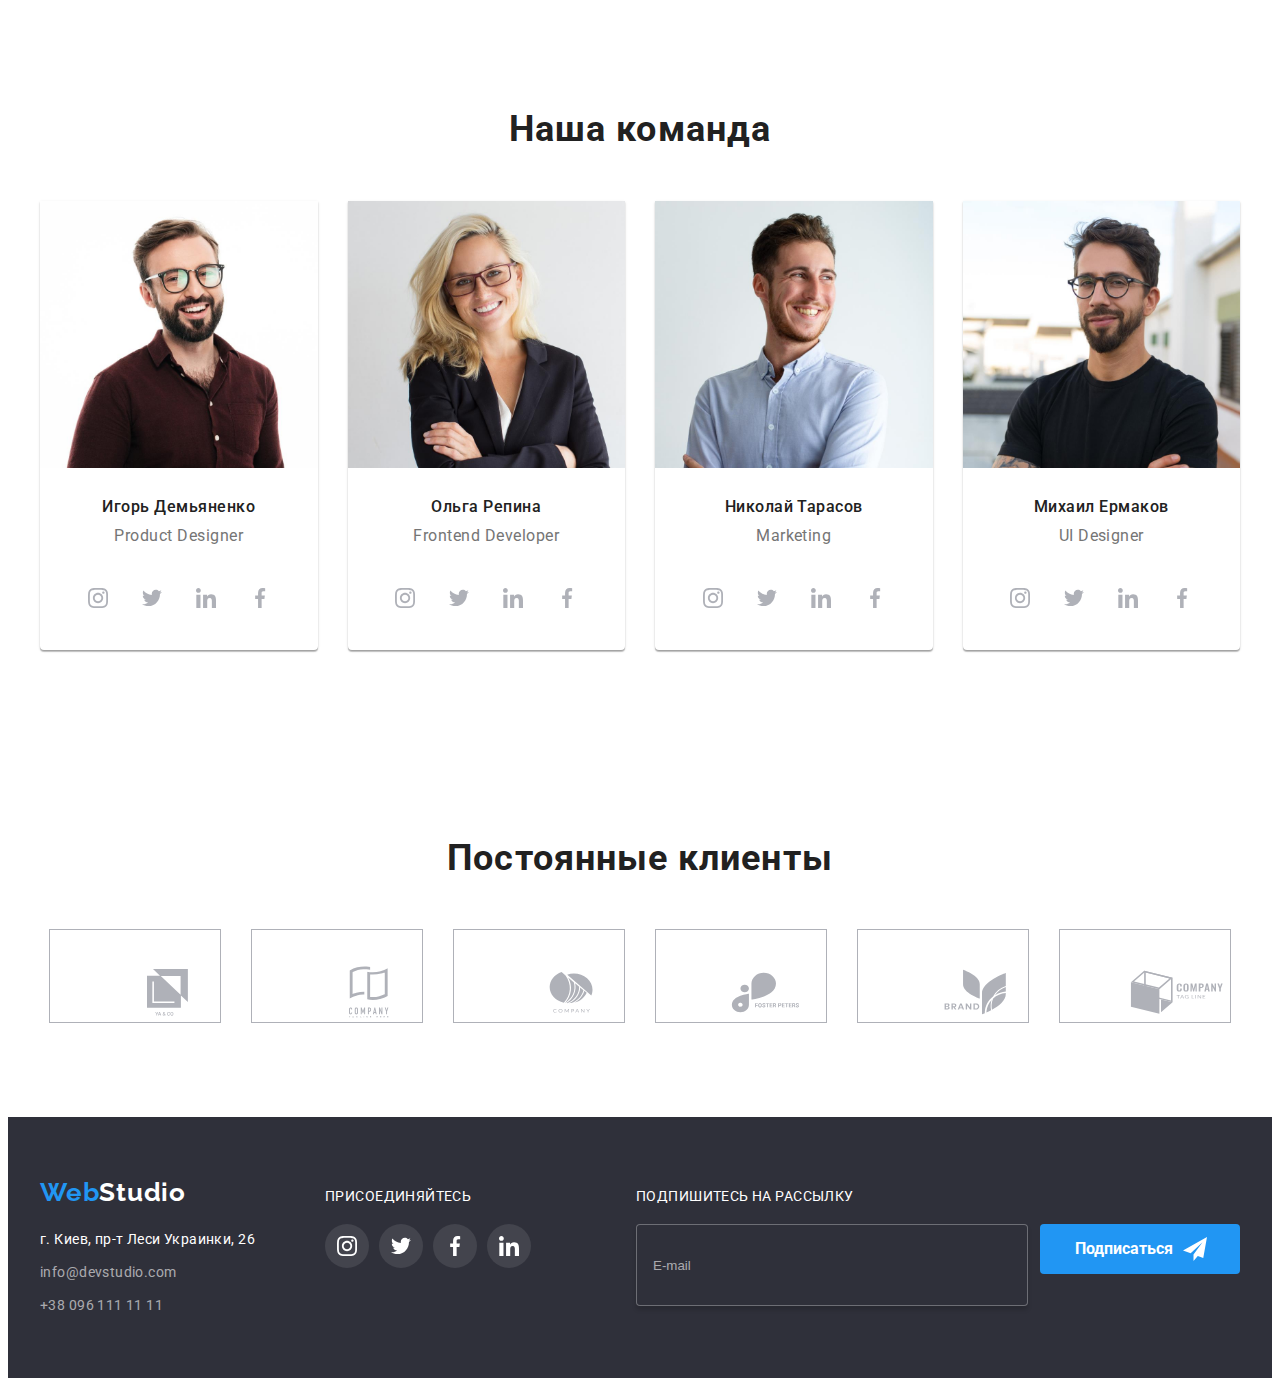
==== commit e41a37ed: "done?" ====
--- a/index.html
+++ b/index.html
@@ -420,6 +420,31 @@
                         </li>
                     </ul>
                 </div>
+                <div class="form-space">
+                    <form action="#" class="footer-form">
+                        <p class="footer-media-text">Подпишитесь на рассылку</p>
+
+                        <div class="footer-subscribe-section">
+                        <label class="footer-form-mail"></label>
+                            <input
+                            type="mail"
+                            class="footer-mail-input"
+                            name="user-name"
+                            title="test@gmail.com"
+                            placeholder="E-mail"
+                            pattern="[a-z0-9._%+-]+@[a-z0-9.-]+\.[a-z]{2,4}$" required/>
+
+                        <button class="footer-form-button" type="submit">Подписаться
+                            <span>
+                                <svg class="sendicon-icon" width="24" height="24">
+                                    <use href="./images/icons.svg#icon-sendicon">
+                                    </use>
+                                </svg>
+                            </span>
+                        </button>
+                        </div>
+                    </form>
+                </div>
             </div>
             </footer>
             <div class="backdrop is-hidden" data-modal>
@@ -455,7 +480,7 @@
                                 <input type="tel"
                                 class="modal-input"
                                 name="user-tel"
-                                title="0990009900"
+                                title="099-000-99-00"
                                 pattern="[0-9]{3}-[0-9]{3}-[0-9]{2}-[0-9]{2}" required/>
                                 <svg class="tel-form-icon modal-icon" width="20" height="20">
                                     <use href="./images/icons.svg#icon-telicon">
@@ -480,7 +505,7 @@
                             </span>
                         </label>
 
-                        <label class="modal-field">Комментарии
+                        <label class="modal-field comment-field">Комментарии
                             <textarea
                             class="modal-message"
                             name="user-message"
@@ -494,13 +519,19 @@
                         class="modal-checkbox stealth"/>
 
                         <label for="policy" class="checkbox-label">
-                            Соглашаюсь с рассылкой и принимаю &nbsp;<a href="#">Условия договора</a>
+                            <svg class="checkbox-icon stealth" width="11" heigth="8">
+                                <use href="./images/icons.svg#icon-checkboxicon">
+                                </use>
+                            </svg>
+                            Соглашаюсь с рассылкой и принимаю &nbsp;<a class="policy-click" href="#">Условия договора</a>
                         </label>
-
+                        <div class="button-form">
                         <button class="modal-button" type="submit">Отправить</button>
+                        </div>
                     </form>
                 </div>
             </div>
     </body>
+    
     <script src="./js/modal.js"></script>
 </html>--- a/css/styles.css
+++ b/css/styles.css
@@ -687,13 +687,16 @@
 .modal{
     position: absolute;
     width: 528px;
-    height: 521px;
+    height: 581px;
     background-color:var(--hub-color);
     top: 50%;
     left: 50%;
     transform: translate(-50%, -50%) rotate(0deg);
     transition: transform 1500ms cubic-bezier(0.4, 0, 0.2, 1);
     padding: 40px;
+    background: #FFFFFF;
+    box-shadow: 0px 1px 3px rgba(0, 0, 0, 0.12), 0px 1px 1px rgba(0, 0, 0, 0.14), 0px 2px 1px rgba(0, 0, 0, 0.2);
+    border-radius: 4px;
 }
 
 .modal-btn{
@@ -710,6 +713,14 @@
     justify-content: center;
 }
 
+.modal-btn:hover,
+.modal-btn:focus{
+    fill: var(--major-color);
+    border-color: var(--major-color);
+    cursor:pointer;
+    transition: 250ms cubic-bezier(0.4, 0, 0.2, 1);
+}
+
 .backdrop.is-hidden{
     visibility: hidden;
     opacity: 0;
@@ -724,15 +735,24 @@
 }
 
 .modal-header {
-    font-size: 18px;
-    font-weight: 700;
+    font-weight: 700;
+    font-size: 20px;
+    line-height: 1.15;
     text-align: center;
-    margin-bottom: 40px;
+    letter-spacing: 0.03em;
+    margin-bottom: 12px;
+
 }
 
 .modal-field {
     font-size: 14px;
-    font-weight: 400;
+    margin-bottom: 10px;
+    line-height: 1;
+    letter-spacing: 0.01em;
+    color:var(--description-color);
+}
+
+.comment-field{
     margin-bottom: 20px;
 }
 
@@ -741,19 +761,24 @@
     display: block;
     margin-top: 4px;
 }
+
 .modal-input {
     width: 100%;
     height: 40px;
-    padding-left: 41px;
-    padding-right: 39px;
-    border: 1px solid #2196F3;
+    border: 1px solid rgba(33, 33, 33, 0.2);
     border-radius: 4px;
     transition: border-color 250ms linear;
+    padding-left: 42px;
 }
 
 .modal-input:focus {
     outline: none;
     border-color: var(--major-color);
+    transition: 250ms cubic-bezier(0.4, 0, 0.2, 1);
+}
+
+.modal-icon{
+    fill:var(--header-color);
 }
 
 .mail-form-icon,
@@ -770,7 +795,8 @@
 }
 
 .modal-input:focus + .modal-icon {
-    background-color: var(--major-color);
+    fill: var(--major-color);
+    transition: 250ms cubic-bezier(0.4, 0, 0.2, 1);
 }
 
 .modal-message {
@@ -781,42 +807,157 @@
     border: 1px solid rgba(33, 33, 33, 0.2);
     border-radius: 4px;
     resize: none;
-    transition: border-color 250ms linear;
 }
 
 .modal-message::placeholder {
-    text-transform: uppercase;
     color: rgba(117, 117, 117, 0, 5);
 }
 
 .modal-message:focus {
     outline: none;
-    border-color: var(--accent-color);
-}
-
-.modal-checkbox {
-    display: flex;
-    align-items: center;
-    justify-content: center;
-    font-size: 12px;
-    margin-bottom: 20px;
-}
-
-.modal-checkbox::before {
-    display: block;
+    border-color: var(--major-color);
+    transition: 250ms cubic-bezier(0.4, 0, 0.2, 1);
+}
+
+.checkbox-label {
+    display: flex;
+    align-items: center;
+    justify-content: center;
+    font-size: 14px;
+    margin-bottom: 30px;
+    line-height: 1.71;  
+    letter-spacing: 0.03em;
+    cursor: pointer;
+    height: 24px;
+    text-align: center;
+}
+
+
+.checkbox-label::before {
+    display:block;
     content: '';
-    width: 18px;
-    height: 18px;
+    width: 16px;
+    height: 15px;
     margin-right: 6px;
     border: 1px solid #303030;
     cursor: pointer;
-}
-
-.modal-checkbox:checked + .modal-label::before {
-    background-color: var(--accent-color);
-    box-shadow: inset 0 0 0 4px #ffffff;
-}
-
-.modal-checkbox:focus + .modal-label::before {
-    outline: 2px solid tomato;
+    border-radius: 2px;
+    background-image: url(/images/checkbox.svg);
+    background-repeat: no-repeat;
+    background-position: center;
+}
+
+.modal-checkbox:checked + .checkbox-label::before {
+    background-color: var(--major-color);
+}
+
+.modal-checkbox:focus + .checkbox-label::before {
+    outline: 1px solid var(--major-color);
+}
+
+.policy-click{
+    color:var(--major-color);
+    position: relative;
+    text-decoration: none;
+}
+
+.policy-click::after{
+    content:"";
+    display: block;
+    position: absolute;
+    width: 100%;
+    height: 1px;
+    background-color: var(--major-color);
+    bottom: 5px;
+}
+
+.button-form{
+    display: flex;
+    align-items: center;
+    justify-content: center;
+}
+
+.modal-button{
+    display:inline-block;
+    font-family: inherit;
+    font-weight: 700;
+    font-size: 16px;
+    line-height: 1.8;
+    color:var(--hub-color);
+    background-color: var(--major-color);
+    cursor: pointer;
+    padding: 10px 55px 10px 56px;
+    border-radius: 4px;
+    border-color: transparent;
+}
+
+.modal-button:hover,
+.modal-button:focus{
+    box-shadow: 0px 4px 4px rgba(0, 0, 0, 0.15);
+    transition: 250ms cubic-bezier(0.4, 0, 0.2, 1);
+}
+
+/*Footer Form CSS*/
+
+.form-space{
+    display: flex;
+    margin-left: auto;
+}
+
+.footer-mail-input{
+    border: 1px solid rgba(255, 255, 255, 0.3);
+    box-shadow: 0px 4px 4px rgba(0, 0, 0, 0.15);
+    border-radius: 4px;
+    height: 50px;
+    width: 358px;
+    margin-right: 12px;
+    padding: 15px 16px;
+    background-color: var(--background-filler-color);
+    text-decoration-color: red;
+}
+
+.footer-mail-input::placeholder{
+    color: rgba(255, 255, 255, 0.6);
+}
+
+.footer-mail-input:focus{
+    outline:none;
+    border-color: var(--major-color);
+}
+
+.footer-mail-input:checked::placeholder{
+    color: #fff
+}
+
+.footer-subscribe-section{
+    display: flex;
+    flex-wrap: nowrap;
+}
+.footer-form-button{
+    display:flex;
+    align-items: center;
+    justify-content: center;
+    text-align: center;
+    font-family: inherit;
+    font-weight: 700;
+    font-size: 16px;
+    line-height: 1.8;
+    color:var(--hub-color);
+    background-color: var(--major-color);
+    cursor: pointer;
+    padding: 10px 55px 10px 56px;
+    border-radius: 4px;
+    border-color: transparent;
+    width: 200px;
+    height: 50px;
+}
+
+.sendicon-icon{
+    margin-left: 10px;
+    fill: var(--hub-color);
+}
+
+.footer-form-button > span{
+    display: flex;
+    align-items: center;
 }